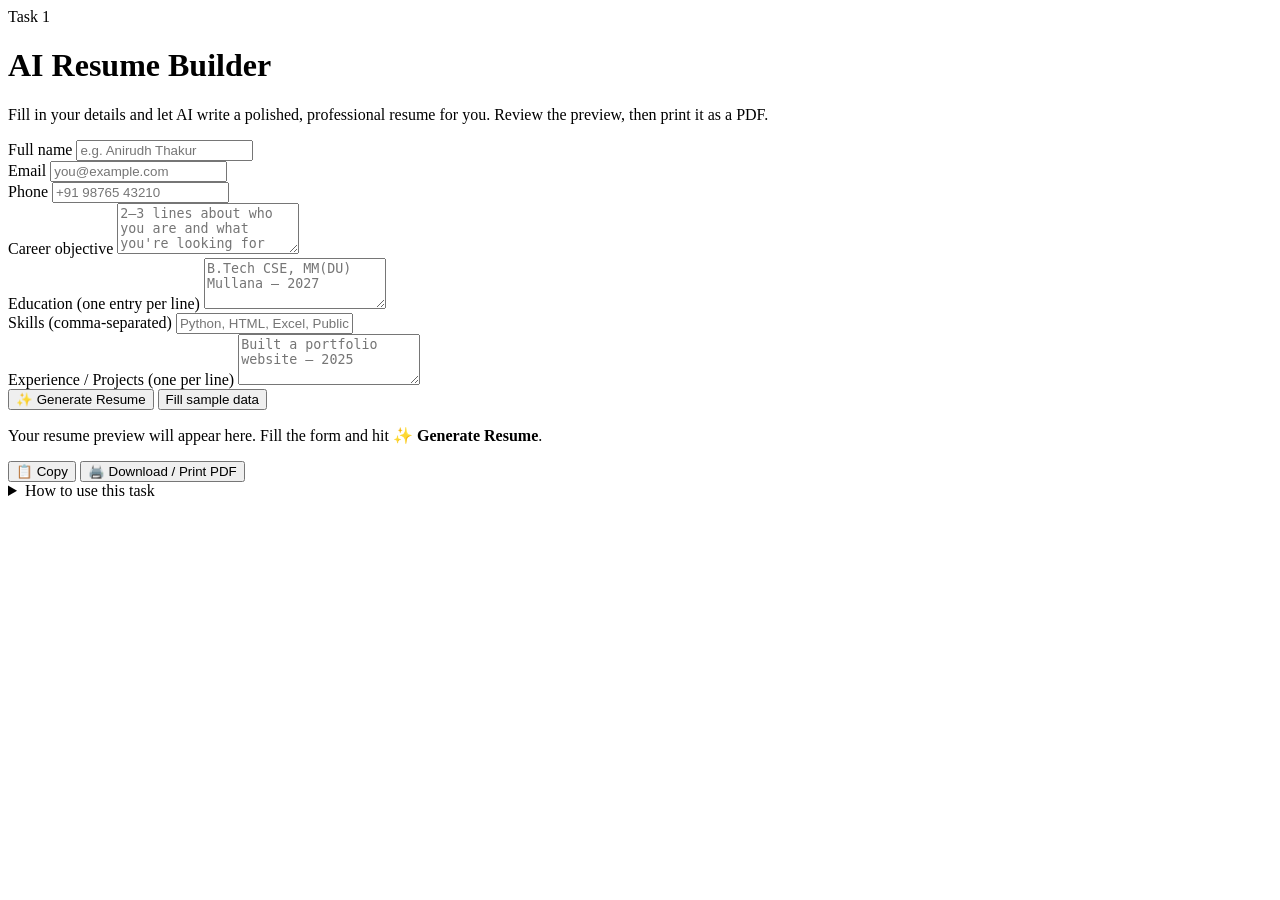
==== task-01-resume-builder.html @ b9765dda "Add files via upload" ====
<!DOCTYPE html>
<html lang="en" data-theme="light">
<head>
<meta charset="UTF-8"><meta name="viewport" content="width=device-width, initial-scale=1.0">
<title>AI Resume Builder · AI Classroom</title>
<link rel="stylesheet" href="../assets/css/style.css">
</head>
<body>
<main class="container">
  <div class="page-head"><span class="task-badge">Task 1</span><h1>AI Resume Builder</h1><p class="lede">Fill in your details and let AI write a polished, professional resume for you. Review the preview, then print it as a PDF.</p><div class="mode-note"></div></div>

  <div class="two-col no-print">
    <div class="panel">
      <div class="form-group">
        <label for="name">Full name</label>
        <input type="text" id="name" placeholder="e.g. Anirudh Thakur">
      </div>
      <div class="form-row">
        <div class="form-group">
          <label for="email">Email</label>
          <input type="email" id="email" placeholder="you@example.com">
        </div>
        <div class="form-group">
          <label for="contact">Phone</label>
          <input type="text" id="contact" placeholder="+91 98765 43210">
        </div>
      </div>
      <div class="form-group">
        <label for="objective">Career objective</label>
        <textarea id="objective" rows="3" placeholder="2–3 lines about who you are and what you're looking for"></textarea>
      </div>
      <div class="form-group">
        <label for="education">Education (one entry per line)</label>
        <textarea id="education" rows="3" placeholder="B.Tech CSE, MM(DU) Mullana — 2027"></textarea>
      </div>
      <div class="form-group">
        <label for="skills">Skills (comma-separated)</label>
        <input type="text" id="skills" placeholder="Python, HTML, Excel, Public Speaking">
      </div>
      <div class="form-group">
        <label for="experience">Experience / Projects (one per line)</label>
        <textarea id="experience" rows="3" placeholder="Built a portfolio website — 2025"></textarea>
      </div>
      <div class="btn-row">
        <button class="btn btn-primary" id="genBtn">✨ Generate Resume</button>
        <button class="btn btn-ghost" id="sampleBtn">Fill sample data</button>
      </div>
    </div>
    <div>
      <div class="output" id="resumeOut" aria-live="polite">
        <p style="color:var(--muted)">Your resume preview will appear here. Fill the form and hit <b>✨ Generate Resume</b>.</p>
      </div>
      <div class="btn-row no-print" style="margin-top:14px">
        <button class="btn" id="copyBtn">📋 Copy</button>
        <button class="btn" id="printBtn">🖨️ Download / Print PDF</button>
      </div>
    </div>
  </div>

  <details class="help no-print">
    <summary>How to use this task</summary>
    <ol>
      <li>Fill in your details (or use <b>Fill sample data</b> to try it out).</li>
      <li>Click <b>✨ Generate Resume</b> to get an AI-written resume.</li>
      <li>Use <b>🖨️ Download / Print PDF</b> and choose "Save as PDF" in the print dialog.</li>
      <li>Connect an OpenAI key (🔑 AI Key) for even better, real AI writing.</li>
    </ol>
  </details>
</main>
<script src="../assets/js/common.js"></script>
<script src="../assets/js/local-ai.js"></script>
<script src="../assets/js/ai.js"></script>
<script>
initLayout(1);

const $ = id => document.getElementById(id);
const fields = ['name', 'email', 'contact', 'objective', 'education', 'skills', 'experience'];
let lastMarkdown = '';

$('sampleBtn').onclick = () => {
  $('name').value = 'Anirudh Thakur';
  $('email').value = 'anirudh@example.com';
  $('contact').value = '+91 98765 43210';
  $('objective').value = 'Motivated B.Tech CSE student (2027) learning Python and data analysis. Eager to apply classroom learning to real-world problems and grow as a data analyst.';
  $('education').value = 'B.Tech Computer Science & Engineering, MM(DU) Mullana — 2027 (expected)\nClass XII, CBSE — 2023';
  $('skills').value = 'Python, HTML, CSS, JavaScript, Excel, Git';
  $('experience').value = 'Built a portfolio website with HTML, CSS and JS — 2025\nCompleted Python data-analysis exercises on CSV datasets — 2026';
  toast('Sample data filled');
};

function setLoading(loading){
  const b = $('genBtn');
  b.disabled = loading;
  b.textContent = loading ? 'Generating…' : '✨ Generate Resume';
}

$('genBtn').onclick = async () => {
  const input = {};
  fields.forEach(f => input[f] = $(f).value.trim());
  if (!input.name && !input.email && !input.objective && !input.education && !input.skills && !input.experience){
    toast('Please fill at least one field first (or use "Fill sample data")');
    return;
  }
  setLoading(true);
  try {
    const md = await generateAI('resume', input);
    lastMarkdown = md;
    $('resumeOut').innerHTML = miniMd(md);
  } catch (err){
    toast('Could not generate resume: ' + err.message);
  } finally {
    setLoading(false);
  }
};

$('copyBtn').onclick = async () => {
  if (!lastMarkdown){ toast('Generate a resume first'); return; }
  try {
    await navigator.clipboard.writeText(lastMarkdown);
    toast('Resume copied to clipboard');
  } catch (err){ toast('Copy failed: ' + err.message); }
};

$('printBtn').onclick = () => {
  if (!lastMarkdown){ toast('Generate a resume first'); return; }
  window.print();
};
</script>
</body>
</html>
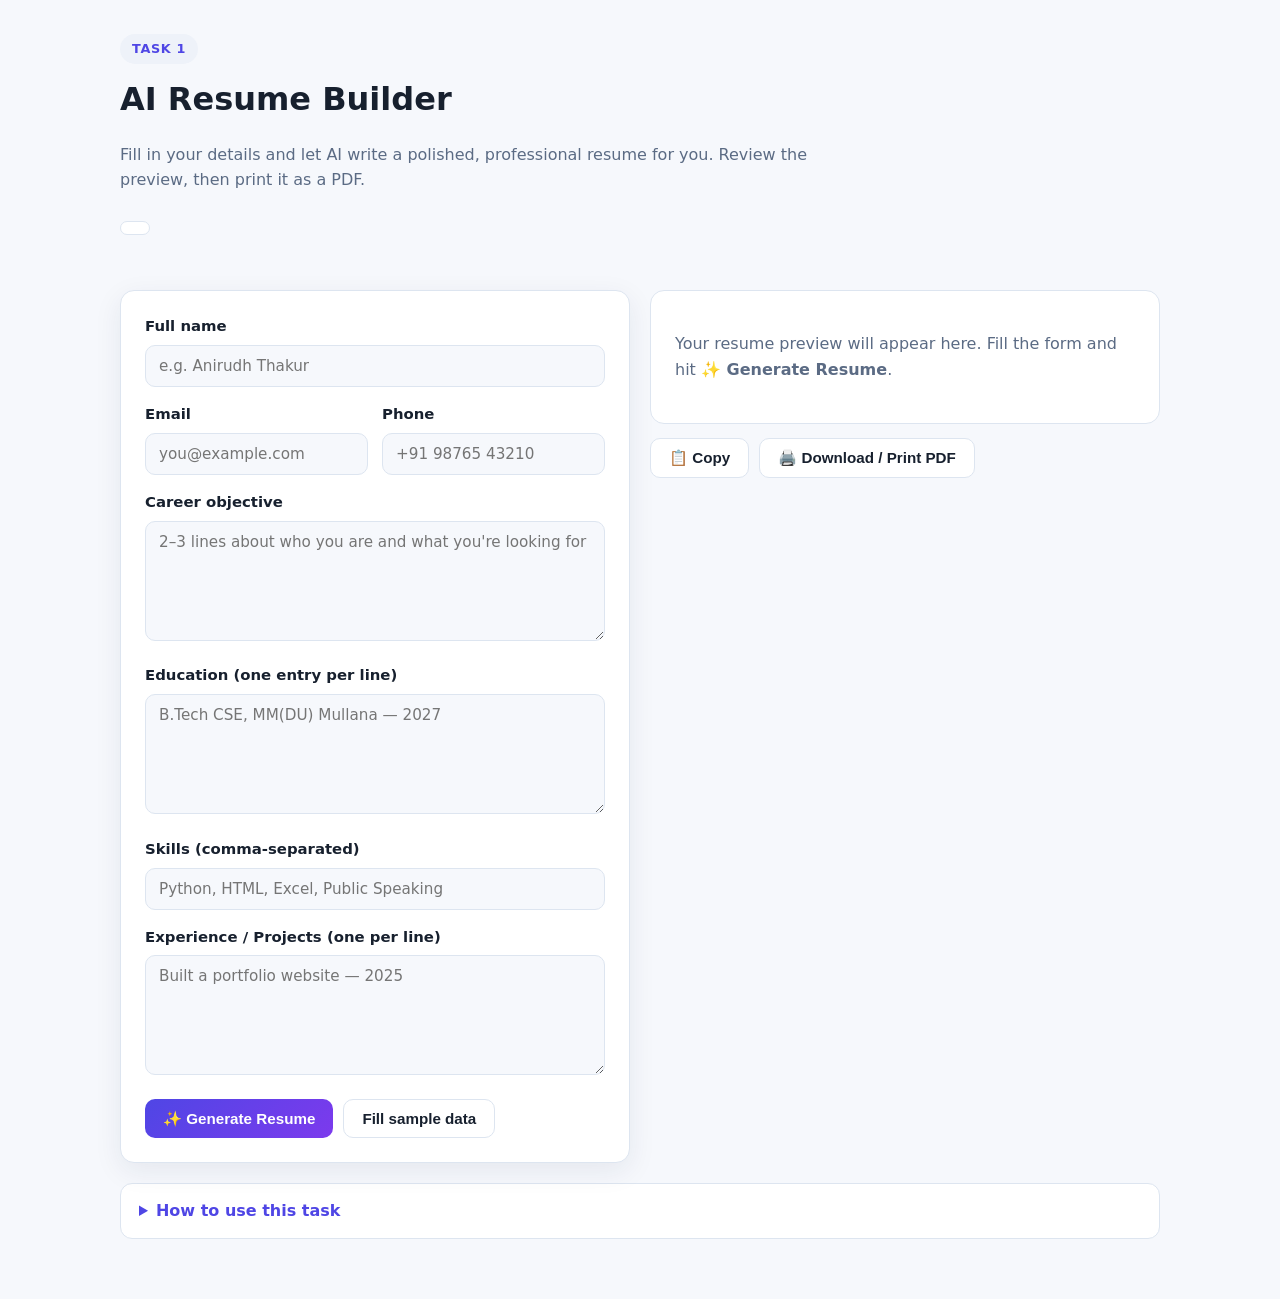
==== commit decf6aa4: "Fix GitHub Pages paths" ====
--- a/task-01-resume-builder.html
+++ b/task-01-resume-builder.html
@@ -3,7 +3,7 @@
 <head>
 <meta charset="UTF-8"><meta name="viewport" content="width=device-width, initial-scale=1.0">
 <title>AI Resume Builder · AI Classroom</title>
-<link rel="stylesheet" href="../assets/css/style.css">
+<link rel="stylesheet" href="style.css">
 </head>
 <body>
 <main class="container">
@@ -67,9 +67,9 @@
     </ol>
   </details>
 </main>
-<script src="../assets/js/common.js"></script>
-<script src="../assets/js/local-ai.js"></script>
-<script src="../assets/js/ai.js"></script>
+<script src="common.js"></script>
+<script src="local-ai.js"></script>
+<script src="ai.js"></script>
 <script>
 initLayout(1);
 
--- a/style.css
+++ b/style.css
@@ -0,0 +1,189 @@
+/* AI Classroom — shared styles (light/dark) */
+:root{
+  --bg:#f6f8fc; --surface:#ffffff; --surface-2:#eef2f9;
+  --text:#17202e; --muted:#5b6b84; --line:#dde5f0;
+  --brand:#4f46e5; --brand-2:#7c3aed; --accent:#06b6d4;
+  --ok:#16a34a; --bad:#dc2626; --warn:#d97706;
+  --radius:14px; --shadow:0 8px 28px rgba(30,41,82,.08);
+}
+[data-theme="dark"]{
+  --bg:#0d1220; --surface:#151c30; --surface-2:#1c2540;
+  --text:#e9eef7; --muted:#9aa8c3; --line:#26314d;
+  --brand:#818cf8; --brand-2:#a78bfa; --accent:#22d3ee;
+  --shadow:0 8px 28px rgba(0,0,0,.35);
+}
+*{box-sizing:border-box}
+html{scroll-behavior:smooth}
+body{margin:0;font-family:"Segoe UI",system-ui,-apple-system,Roboto,Arial,sans-serif;background:var(--bg);color:var(--text);line-height:1.6}
+a{color:var(--brand);text-decoration:none}
+a:hover{text-decoration:underline}
+.container{max-width:1080px;margin:0 auto;padding:0 20px 60px}
+
+/* header */
+.site-header{position:sticky;top:0;z-index:50;background:var(--surface);border-bottom:1px solid var(--line);backdrop-filter:blur(8px)}
+.header-inner{max-width:1080px;margin:0 auto;padding:12px 20px;display:flex;align-items:center;gap:18px}
+.brand{font-weight:800;font-size:1.25rem;color:var(--text)}
+.brand span{background:linear-gradient(135deg,var(--brand),var(--brand-2));-webkit-background-clip:text;background-clip:text;color:transparent}
+.nav{margin-left:auto;display:flex;align-items:center;gap:10px}
+.nav a.nav-link{color:var(--muted);font-weight:600;font-size:.95rem;padding:8px 10px;border-radius:8px}
+.nav a.nav-link:hover{background:var(--surface-2);color:var(--text);text-decoration:none}
+details.dropdown{position:relative}
+details.dropdown summary{list-style:none;cursor:pointer;color:var(--muted);font-weight:600;font-size:.95rem;padding:8px 10px;border-radius:8px}
+details.dropdown summary::-webkit-details-marker{display:none}
+details.dropdown summary:hover{background:var(--surface-2);color:var(--text)}
+details.dropdown[open] summary{background:var(--surface-2)}
+.dropdown-menu{position:absolute;right:0;top:calc(100% + 8px);background:var(--surface);border:1px solid var(--line);border-radius:12px;box-shadow:var(--shadow);min-width:280px;padding:8px;display:grid;gap:2px}
+.dropdown-menu a{padding:9px 12px;border-radius:8px;font-size:.92rem;color:var(--text);display:flex;gap:10px;align-items:center}
+.dropdown-menu a:hover{background:var(--surface-2);text-decoration:none}
+.dropdown-menu a b{color:var(--brand);font-size:.8rem;min-width:52px}
+
+/* buttons */
+.btn{display:inline-flex;align-items:center;gap:8px;border:1px solid var(--line);background:var(--surface);color:var(--text);padding:10px 18px;border-radius:10px;font-weight:700;font-size:.95rem;cursor:pointer;transition:.15s}
+.btn:hover{transform:translateY(-1px);box-shadow:var(--shadow)}
+.btn-primary{background:linear-gradient(135deg,var(--brand),var(--brand-2));border:none;color:#fff}
+.btn-ghost{background:transparent}
+.btn-small{padding:7px 12px;font-size:.85rem;border-radius:8px}
+.btn:disabled{opacity:.5;cursor:not-allowed;transform:none}
+
+/* hero & cards */
+.hero{text-align:center;padding:56px 20px 30px}
+.hero h1{font-size:2.5rem;margin:0 0 10px}
+.hero h1 span{background:linear-gradient(135deg,var(--brand),var(--accent));-webkit-background-clip:text;background-clip:text;color:transparent}
+.hero p{color:var(--muted);max-width:640px;margin:0 auto 24px;font-size:1.05rem}
+.hero .cta-row{display:flex;gap:12px;justify-content:center;flex-wrap:wrap}
+.grid{display:grid;grid-template-columns:repeat(auto-fill,minmax(300px,1fr));gap:18px;margin-top:28px}
+.task-card{background:var(--surface);border:1px solid var(--line);border-radius:var(--radius);padding:22px;box-shadow:var(--shadow);display:flex;flex-direction:column;gap:10px;transition:.15s}
+.task-card:hover{transform:translateY(-3px)}
+.task-card .t-num{font-size:.78rem;font-weight:800;color:var(--brand);letter-spacing:.06em;text-transform:uppercase}
+.task-card h3{margin:0;font-size:1.15rem}
+.task-card p{margin:0;color:var(--muted);font-size:.93rem;flex:1}
+.task-card .t-outcome{font-size:.82rem;color:var(--muted);border-top:1px dashed var(--line);padding-top:10px}
+.task-card .t-outcome b{color:var(--text)}
+.section{margin-top:48px}
+.section h2{font-size:1.5rem;margin-bottom:6px}
+.section>p{color:var(--muted)}
+.steps{display:grid;gap:12px;margin-top:16px}
+.step{background:var(--surface);border:1px solid var(--line);border-radius:12px;padding:16px 18px}
+.step b{color:var(--brand)}
+
+/* page head */
+.page-head{padding:34px 0 8px}
+.task-badge{display:inline-block;background:var(--surface-2);color:var(--brand);font-weight:800;font-size:.8rem;letter-spacing:.05em;padding:5px 12px;border-radius:999px;text-transform:uppercase}
+.page-head h1{margin:10px 0 6px;font-size:2rem}
+.lede{color:var(--muted);max-width:720px}
+.mode-note{margin-top:12px;font-size:.85rem;display:inline-flex;align-items:center;gap:8px;padding:6px 14px;border-radius:999px;border:1px solid var(--line);background:var(--surface)}
+.mode-dot{width:9px;height:9px;border-radius:50%;background:var(--warn)}
+.mode-note.live .mode-dot{background:var(--ok)}
+
+/* forms & panels */
+.panel{background:var(--surface);border:1px solid var(--line);border-radius:var(--radius);padding:24px;box-shadow:var(--shadow);margin-top:20px}
+.two-col{display:grid;grid-template-columns:1fr 1fr;gap:20px;margin-top:20px}
+@media(max-width:800px){.two-col{grid-template-columns:1fr}}
+.form-group{margin-bottom:16px}
+.form-group label{display:block;font-weight:700;margin-bottom:6px;font-size:.93rem}
+.form-group input,.form-group textarea,.form-group select{width:100%;padding:11px 13px;border:1px solid var(--line);border-radius:10px;background:var(--bg);color:var(--text);font-size:.95rem;font-family:inherit}
+.form-group textarea{min-height:120px;resize:vertical}
+.form-group input:focus,.form-group textarea:focus,.form-group select:focus{outline:2px solid var(--brand);border-color:var(--brand)}
+.form-row{display:grid;grid-template-columns:1fr 1fr;gap:14px}
+@media(max-width:600px){.form-row{grid-template-columns:1fr}}
+.btn-row{display:flex;gap:10px;flex-wrap:wrap;margin-top:6px}
+.output{background:var(--surface);border:1px solid var(--line);border-radius:var(--radius);padding:24px;margin-top:20px;min-height:120px}
+.output h1,.output h2,.output h3{margin-top:1.2em}
+.output h1:first-child,.output h2:first-child{margin-top:0}
+.output ul{padding-left:20px}
+.output li{margin-bottom:6px}
+.hidden{display:none!important}
+
+/* tables */
+table.data{width:100%;border-collapse:collapse;margin-top:12px;font-size:.93rem}
+table.data th,table.data td{border:1px solid var(--line);padding:9px 12px;text-align:left}
+table.data th{background:var(--surface-2);font-weight:700}
+table.data tr:nth-child(even) td{background:var(--surface-2)}
+
+/* chat */
+.chat-box{display:flex;flex-direction:column;gap:12px;max-height:480px;overflow-y:auto;padding:18px;background:var(--bg);border:1px solid var(--line);border-radius:12px}
+.bubble{max-width:82%;padding:12px 16px;border-radius:16px;font-size:.95rem;white-space:pre-wrap}
+.bubble.user{align-self:flex-end;background:linear-gradient(135deg,var(--brand),var(--brand-2));color:#fff;border-bottom-right-radius:4px}
+.bubble.ai{align-self:flex-start;background:var(--surface);border:1px solid var(--line);border-bottom-left-radius:4px}
+.chat-input{display:flex;gap:10px;margin-top:14px}
+.chat-input input{flex:1;padding:12px 15px;border:1px solid var(--line);border-radius:12px;background:var(--bg);color:var(--text);font-size:.95rem}
+.typing{font-style:italic;color:var(--muted)}
+
+/* flashcards */
+.flash-deck{display:flex;flex-direction:column;align-items:center;gap:16px;margin-top:20px}
+.flashcard{width:min(480px,100%);height:280px;perspective:1200px;cursor:pointer}
+.flash-inner{position:relative;width:100%;height:100%;transition:transform .6s;transform-style:preserve-3d}
+.flashcard.flipped .flash-inner{transform:rotateY(180deg)}
+.flash-face{position:absolute;inset:0;backface-visibility:hidden;-webkit-backface-visibility:hidden;border-radius:18px;display:flex;align-items:center;justify-content:center;padding:28px;text-align:center;font-size:1.15rem;font-weight:600;border:1px solid var(--line);box-shadow:var(--shadow)}
+.flash-front{background:linear-gradient(135deg,var(--brand),var(--brand-2));color:#fff}
+.flash-back{background:var(--surface);transform:rotateY(180deg)}
+.flash-hint{font-size:.85rem;color:var(--muted)}
+
+/* quiz */
+.quiz-q{font-size:1.15rem;font-weight:700;margin:6px 0 14px}
+.quiz-opts{display:grid;gap:10px}
+.quiz-opt{text-align:left;padding:13px 16px;border:2px solid var(--line);border-radius:12px;background:var(--surface);cursor:pointer;font-size:.96rem;color:var(--text);transition:.15s}
+.quiz-opt:hover:not(:disabled){border-color:var(--brand)}
+.quiz-opt.correct{border-color:var(--ok);background:rgba(22,163,74,.1)}
+.quiz-opt.wrong{border-color:var(--bad);background:rgba(220,38,38,.08)}
+.quiz-opt:disabled{cursor:default;opacity:.95}
+.score-line{font-weight:800;font-size:1.05rem;margin-top:14px}
+
+/* slides */
+.deck{margin-top:20px}
+.slide-viewport{background:#0f172a;color:#f1f5f9;border-radius:18px;min-height:380px;display:flex;flex-direction:column;justify-content:center;padding:48px 56px;box-shadow:var(--shadow);position:relative;overflow:hidden}
+.slide-viewport::before{content:"";position:absolute;top:-60px;right:-60px;width:220px;height:220px;border-radius:50%;background:radial-gradient(circle,rgba(124,58,237,.5),transparent 70%)}
+.slide-viewport h2{font-size:2rem;margin:0 0 18px;color:#fff}
+.slide-viewport ul{font-size:1.15rem;line-height:1.9;padding-left:22px;margin:0}
+.slide-num{position:absolute;bottom:16px;right:24px;font-size:.85rem;color:#94a3b8}
+.deck-nav{display:flex;align-items:center;gap:14px;margin-top:14px;justify-content:center}
+
+/* mindmap */
+.mindmap-wrap{position:relative;border:1px solid var(--line);border-radius:var(--radius);background:var(--surface);overflow:hidden;margin-top:20px}
+.mindmap-svg{display:block;width:100%;height:560px;cursor:grab}
+.mindmap-tools{position:absolute;top:12px;right:12px;display:flex;gap:6px;z-index:5}
+.mm-node{cursor:pointer}
+.mm-node rect{stroke-width:2}
+.mm-node text{font-family:inherit}
+.mm-detail{margin-top:16px}
+
+/* planner */
+.plan-grid{display:grid;gap:14px;margin-top:18px}
+.plan-day{background:var(--surface);border:1px solid var(--line);border-radius:12px;padding:14px 16px}
+.plan-day h4{margin:0 0 10px;font-size:1rem}
+.slot{display:flex;gap:10px;align-items:center;padding:7px 10px;border-radius:8px;margin-bottom:6px;font-size:.9rem;background:var(--surface-2)}
+.slot .t{font-weight:700;min-width:118px;color:var(--muted);font-size:.82rem}
+.slot .s{font-weight:700}
+.dot{width:11px;height:11px;border-radius:50%;flex:none}
+
+/* progress */
+.progress{height:10px;background:var(--surface-2);border-radius:999px;overflow:hidden;margin-top:10px}
+.progress>div{height:100%;background:linear-gradient(90deg,var(--brand),var(--accent));width:0%;transition:width .3s}
+
+/* modal */
+.modal-back{position:fixed;inset:0;background:rgba(10,15,30,.55);display:flex;align-items:center;justify-content:center;z-index:100;padding:20px}
+.modal{background:var(--surface);border:1px solid var(--line);border-radius:18px;padding:28px;max-width:460px;width:100%;box-shadow:var(--shadow)}
+.modal h3{margin:0 0 8px}
+.modal p{color:var(--muted);font-size:.92rem}
+.modal .form-group{margin-top:14px}
+
+/* toast */
+#toast{position:fixed;bottom:24px;left:50%;transform:translateX(-50%) translateY(20px);background:#17202e;color:#fff;padding:12px 22px;border-radius:12px;font-size:.93rem;opacity:0;pointer-events:none;transition:.25s;z-index:200;max-width:90vw;text-align:center}
+#toast.show{opacity:1;transform:translateX(-50%) translateY(0)}
+
+/* footer */
+.site-footer{border-top:1px solid var(--line);margin-top:60px;padding:26px 20px;text-align:center;color:var(--muted);font-size:.88rem}
+
+/* collapsible help */
+details.help{margin-top:20px;background:var(--surface);border:1px solid var(--line);border-radius:12px;padding:14px 18px}
+details.help summary{cursor:pointer;font-weight:700;color:var(--brand)}
+details.help ol{margin:10px 0 0;padding-left:20px;color:var(--muted)}
+details.help code{background:var(--surface-2);padding:2px 7px;border-radius:6px;font-size:.85rem}
+
+/* resume print */
+@media print{
+  .site-header,.site-footer,.no-print,.page-head .mode-note,.btn-row{display:none!important}
+  body{background:#fff}
+  .container{max-width:100%;padding:0}
+  .output{border:none;box-shadow:none;margin:0;padding:0}
+}
